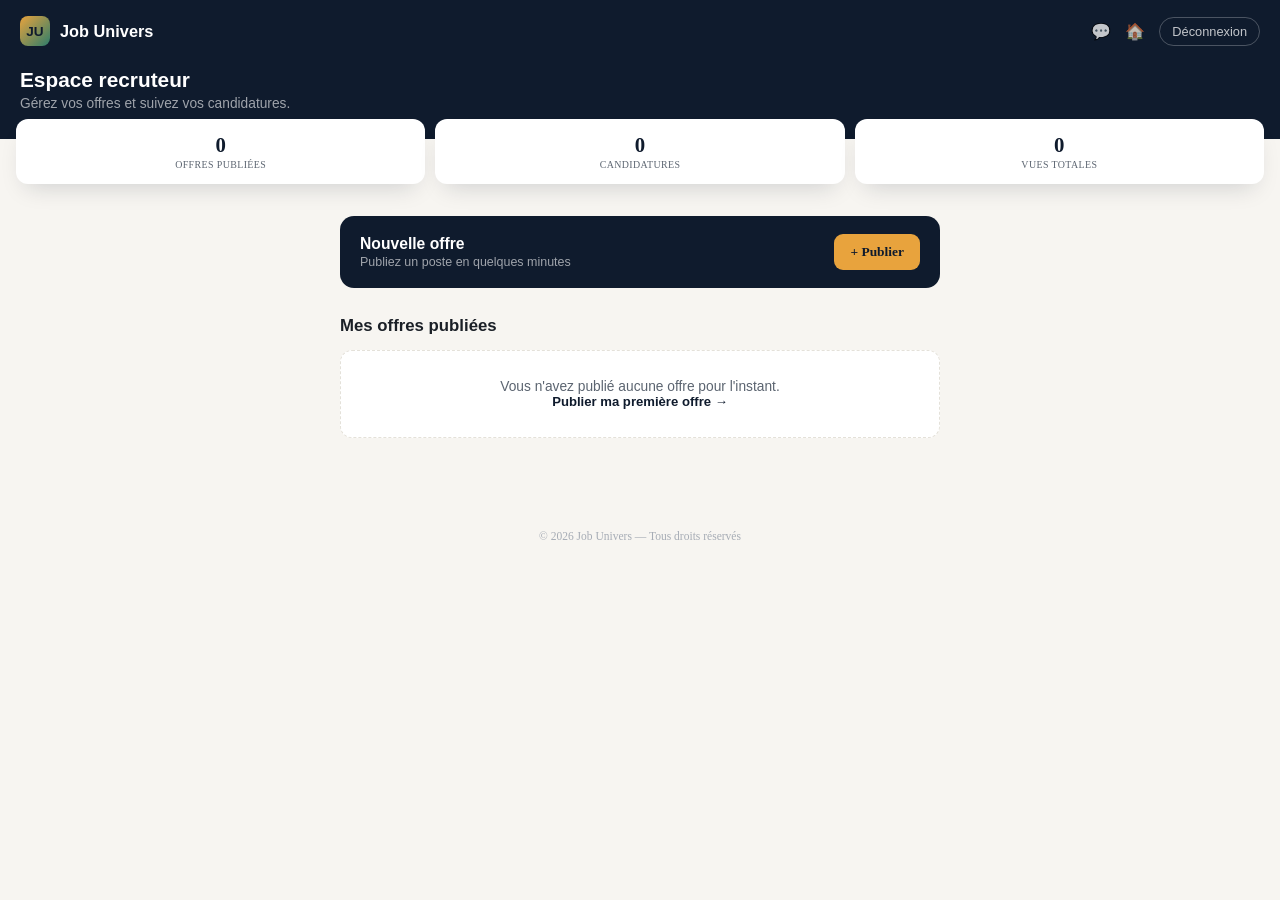
==== dashboard-recruteur.html @ 63da3953 "Ajout de l'espace recruteur et redirection après connexion" ====
<!DOCTYPE html>
<html lang="fr">
<head>
<meta charset="UTF-8">
<meta name="viewport" content="width=device-width, initial-scale=1.0">
<title>Espace recruteur — Job Univers</title>
<style>
  :root{
    --navy:#0F1B2D;
    --navy-light:#16273E;
    --cream:#F7F5F1;
    --gold:#E8A33D;
    --teal:#2E7D6B;
    --ink:#1A1F26;
    --ink-soft:#5B6470;
    --line:#E4E1D9;
    --white:#FFFFFF;
    --radius:14px;
  }
  *{box-sizing:border-box; margin:0; padding:0;}
  body{
    font-family:'Inter', sans-serif;
    background:var(--cream);
    color:var(--ink);
    -webkit-font-smoothing:antialiased;
  }
  h1,h2,h3,.brand{font-family:'Sora', sans-serif;}
  .mono{font-family:'IBM Plex Mono', monospace;}
  a{color:inherit; text-decoration:none;}

  .topbar{
    background:var(--navy); color:var(--white);
    padding:16px 20px; display:flex; align-items:center; justify-content:space-between;
  }
  .brand{display:flex; align-items:center; gap:10px; font-size:1.02rem; font-weight:700;}
  .brand-mark{
    width:30px; height:30px; border-radius:8px;
    background:linear-gradient(135deg, var(--gold), var(--teal));
    display:flex; align-items:center; justify-content:center;
    font-family:'Sora', sans-serif; font-weight:800; color:var(--navy); font-size:0.85rem;
  }
  .topbar-actions{display:flex; align-items:center; gap:14px;}
  .icon-btn{background:none; border:none; color:rgba(255,255,255,0.75); font-size:1rem;}
  .logout-link{font-size:0.8rem; color:rgba(255,255,255,0.75); border:1px solid rgba(255,255,255,0.25); padding:6px 12px; border-radius:100px;}

  .welcome{background:var(--navy); color:var(--white); padding:6px 20px 28px;}
  .welcome-name{font-size:1.3rem; font-weight:800; margin-bottom:4px;}
  .welcome-sub{font-size:0.86rem; color:rgba(255,255,255,0.6);}

  .stat-row{display:flex; gap:10px; margin:-20px 16px 0; position:relative; z-index:2;}
  .stat-card{
    flex:1; background:var(--white); border-radius:12px; padding:14px 12px;
    box-shadow:0 12px 24px -10px rgba(15,27,45,0.18); text-align:center;
  }
  .stat-card .num{font-family:'Sora'; font-size:1.3rem; font-weight:800; color:var(--navy);}
  .stat-card .lbl{font-family:'IBM Plex Mono'; font-size:0.62rem; color:var(--ink-soft); text-transform:uppercase; letter-spacing:0.04em; margin-top:2px;}

  main{max-width:640px; margin:0 auto; padding:32px 20px 40px;}

  .publish-cta{
    display:flex; align-items:center; justify-content:space-between; gap:12px;
    background:var(--navy); color:var(--white); border-radius:var(--radius);
    padding:18px 20px; margin-bottom:28px;
  }
  .publish-cta div h3{font-size:0.98rem; margin-bottom:2px;}
  .publish-cta div p{font-size:0.78rem; color:rgba(255,255,255,0.6);}
  .btn-publish{
    background:var(--gold); color:var(--navy); border:none; border-radius:9px;
    padding:10px 16px; font-family:'Sora'; font-weight:700; font-size:0.84rem;
    white-space:nowrap; flex-shrink:0;
  }

  .section{margin-bottom:28px;}
  .section-head{display:flex; align-items:center; justify-content:space-between; margin-bottom:14px;}
  .section-head h2{font-size:1.05rem; font-weight:700;}

  .job-row{
    background:var(--white); border:1px solid var(--line); border-radius:12px;
    padding:16px; margin-bottom:12px;
  }
  .job-row-top{display:flex; justify-content:space-between; align-items:flex-start; gap:10px; margin-bottom:6px;}
  .job-row-title{font-weight:700; font-size:0.95rem;}
  .job-row-tag{
    font-family:'IBM Plex Mono'; font-size:0.64rem; text-transform:uppercase;
    padding:3px 9px; border-radius:100px; background:#E3F0EE; color:var(--teal); font-weight:600;
  }
  .job-row-meta{font-size:0.8rem; color:var(--ink-soft); margin-bottom:10px;}
  .job-row-bottom{display:flex; align-items:center; justify-content:space-between;}
  .job-row-date{font-family:'IBM Plex Mono'; font-size:0.68rem; color:#A6ACB5;}
  .link-view{font-size:0.82rem; font-weight:600; color:var(--navy);}

  .empty-state{
    text-align:center; padding:28px 16px; color:var(--ink-soft); font-size:0.86rem;
    background:var(--white); border:1px dashed var(--line); border-radius:12px;
  }

  footer{text-align:center; padding:24px 20px; font-family:'IBM Plex Mono'; font-size:0.72rem; color:#A6ACB5;}
</style>
</head>
<body>

<div class="topbar">
  <div class="brand"><span class="brand-mark">JU</span>Job Univers</div>
  <div class="topbar-actions">
    <a href="messages.html" class="icon-btn" title="Messages">💬</a>
    <a href="index.html" class="icon-btn" title="Accueil">🏠</a>
    <a href="login.html" class="logout-link">Déconnexion</a>
  </div>
</div>

<div class="welcome">
  <div class="welcome-name" id="company-name">Espace recruteur</div>
  <div class="welcome-sub">Gérez vos offres et suivez vos candidatures.</div>
</div>

<div class="stat-row">
  <div class="stat-card">
    <div class="num" id="stat-published">0</div>
    <div class="lbl">Offres publiées</div>
  </div>
  <div class="stat-card">
    <div class="num">0</div>
    <div class="lbl">Candidatures</div>
  </div>
  <div class="stat-card">
    <div class="num">0</div>
    <div class="lbl">Vues totales</div>
  </div>
</div>

<main>

  <div class="publish-cta">
    <div>
      <h3>Nouvelle offre</h3>
      <p>Publiez un poste en quelques minutes</p>
    </div>
    <a href="publish-job.html" class="btn-publish">+ Publier</a>
  </div>

  <div class="section">
    <div class="section-head">
      <h2>Mes offres publiées</h2>
    </div>
    <div id="job-rows">
      <!-- rempli par JS -->
    </div>
    <div class="empty-state" id="job-empty" hidden>
      Vous n'avez publié aucune offre pour l'instant.<br>
      <a href="publish-job.html" class="link-view">Publier ma première offre →</a>
    </div>
  </div>

</main>

<footer>© 2026 Job Univers — Tous droits réservés</footer>

<script>
  const JOBS_API = "http://localhost:3002";

  const savedRecruiter = JSON.parse(localStorage.getItem('ju_recruiter') || 'null');
  if (savedRecruiter) {
    document.getElementById('company-name').textContent = savedRecruiter.company || "Espace recruteur";
  }

  const recruiterEmail = (savedRecruiter && savedRecruiter.email) || '';

  function loadJobs() {
    if (!recruiterEmail) {
      document.getElementById('job-empty').hidden = false;
      return;
    }

    fetch(`${JOBS_API}/jobs/mine?email=${encodeURIComponent(recruiterEmail)}`)
      .then(r => r.json())
      .then(data => {
        const jobs = data.jobs || [];
        document.getElementById('stat-published').textContent = jobs.length;

        if (jobs.length === 0) {
          document.getElementById('job-empty').hidden = false;
          return;
        }

        const container = document.getElementById('job-rows');
        jobs.forEach(job => {
          const dateStr = new Date(job.createdAt).toLocaleDateString('fr-FR');
          const params = new URLSearchParams({
            title: job.title, company: job.company, location: job.location,
            contract: job.contract, tag: job.tag, salary: job.salary,
            description: job.description, date: dateStr
          });

          const row = document.createElement('div');
          row.className = 'job-row';
          row.innerHTML = `
            <div class="job-row-top">
              <span class="job-row-title">${job.title}</span>
              <span class="job-row-tag">${job.tag}</span>
            </div>
            <div class="job-row-meta">${job.company} · ${job.location} · ${job.contract}</div>
            <div class="job-row-bottom">
              <span class="job-row-date">Publié le ${dateStr}</span>
              <a href="job-detail.html?${params.toString()}" class="link-view">Voir l'offre →</a>
            </div>
          `;
          container.appendChild(row);
        });
      })
      .catch(() => {
        document.getElementById('job-empty').hidden = false;
        document.getElementById('job-empty').innerHTML =
          "⚠️ Impossible de contacter le serveur des offres. Vérifiez qu'il est bien lancé.";
      });
  }

  loadJobs();
</script>

</body>
</html>
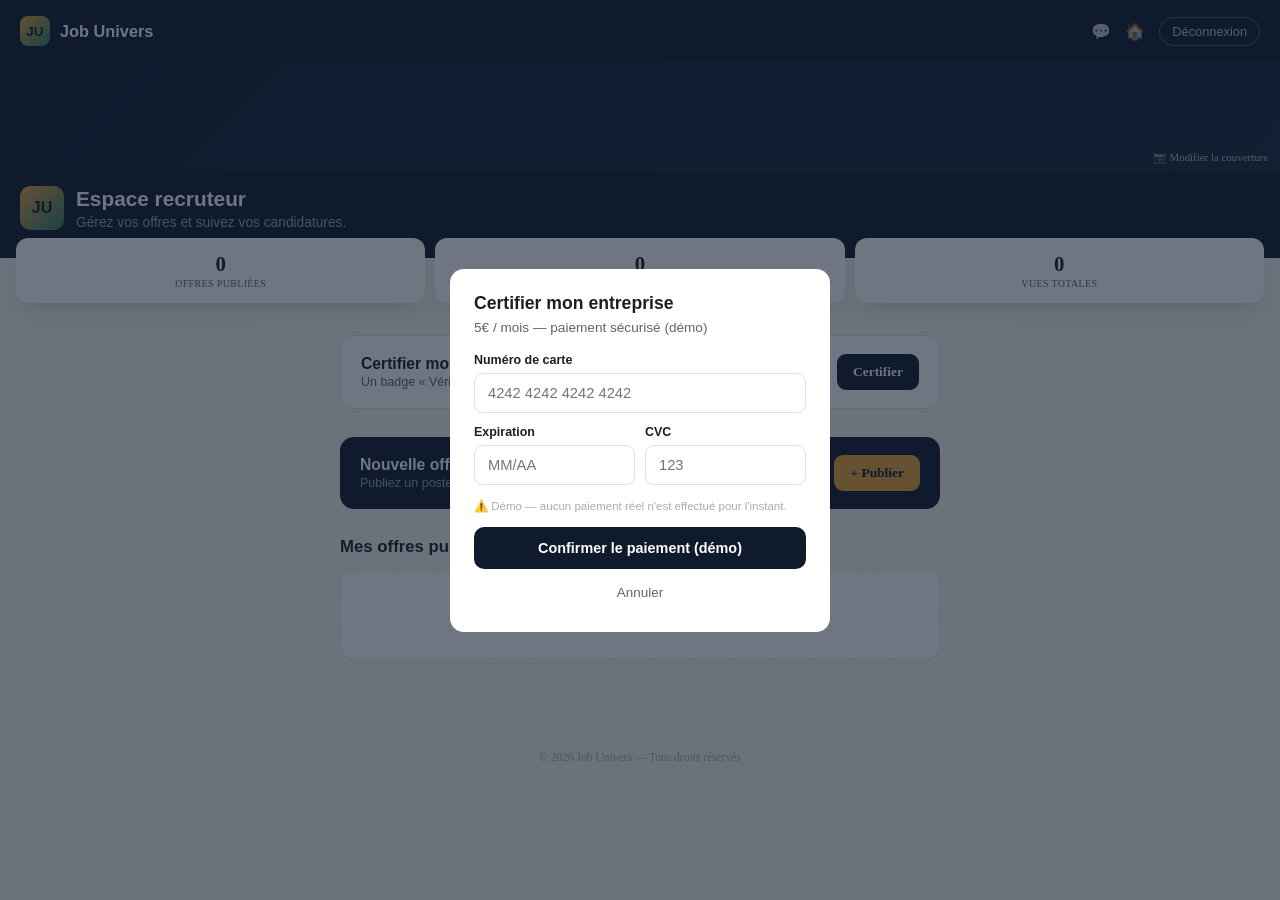
==== commit 7758e40b: "Ajout photos de profil, couverture et badge entreprise vérifiée" ====
--- a/dashboard-recruteur.html
+++ b/dashboard-recruteur.html
@@ -108,9 +108,53 @@
   </div>
 </div>
 
-<div class="welcome">
-  <div class="welcome-name" id="company-name">Espace recruteur</div>
-  <div class="welcome-sub">Gérez vos offres et suivez vos candidatures.</div>
+<div id="cover-banner" onclick="document.getElementById('cover-input').click()"
+  style="height:110px; background:linear-gradient(135deg, var(--navy), var(--navy-light)); cursor:pointer;
+  background-size:cover; background-position:center; position:relative;">
+  <span style="position:absolute; bottom:8px; right:12px; font-size:0.68rem; color:rgba(255,255,255,0.7); font-family:'IBM Plex Mono';">📷 Modifier la couverture</span>
+</div>
+<input type="file" id="cover-input" accept="image/*" hidden>
+
+<div class="welcome" style="padding-top:14px;">
+  <div style="display:flex; align-items:center; gap:12px;">
+    <div id="company-avatar" onclick="document.getElementById('photo-input').click()"
+      style="width:44px;height:44px;border-radius:10px;background:linear-gradient(135deg,#E8A33D,#2E7D6B);
+      display:flex;align-items:center;justify-content:center;font-family:'Sora',sans-serif;font-weight:800;
+      color:#0F1B2D;font-size:1rem;cursor:pointer;background-size:cover;background-position:center;flex-shrink:0;">JU</div>
+    <input type="file" id="photo-input" accept="image/*" hidden>
+    <div>
+      <div class="welcome-name" id="company-name">Espace recruteur <span id="verified-badge-icon" hidden style="font-size:0.85rem; background:var(--gold); color:var(--navy); padding:2px 8px; border-radius:100px; margin-left:6px; vertical-align:middle;">✔ Vérifié</span></div>
+      <div class="welcome-sub">Gérez vos offres et suivez vos candidatures.</div>
+    </div>
+  </div>
+</div>
+
+<!-- ---------- MODALE DE PAIEMENT (démo) ---------- -->
+<div id="payment-modal" hidden style="position:fixed; inset:0; background:rgba(15,27,45,0.6); display:flex; align-items:center; justify-content:center; z-index:999; padding:20px;">
+  <div style="background:var(--white); border-radius:14px; padding:24px; max-width:380px; width:100%;">
+    <h2 style="font-size:1.1rem; margin-bottom:6px; font-family:'Sora',sans-serif;">Certifier mon entreprise</h2>
+    <p style="font-size:0.85rem; color:var(--ink-soft); margin-bottom:18px;">5€ / mois — paiement sécurisé (démo)</p>
+
+    <div style="margin-bottom:12px;">
+      <label style="display:block; font-size:0.78rem; font-weight:600; margin-bottom:6px;">Numéro de carte</label>
+      <input type="text" placeholder="4242 4242 4242 4242" maxlength="19" style="width:100%; border:1.5px solid var(--line); border-radius:9px; padding:11px 13px; font-size:0.92rem;">
+    </div>
+    <div style="display:grid; grid-template-columns:1fr 1fr; gap:10px; margin-bottom:14px;">
+      <div>
+        <label style="display:block; font-size:0.78rem; font-weight:600; margin-bottom:6px;">Expiration</label>
+        <input type="text" placeholder="MM/AA" maxlength="5" style="width:100%; border:1.5px solid var(--line); border-radius:9px; padding:11px 13px; font-size:0.92rem;">
+      </div>
+      <div>
+        <label style="display:block; font-size:0.78rem; font-weight:600; margin-bottom:6px;">CVC</label>
+        <input type="text" placeholder="123" maxlength="3" style="width:100%; border:1.5px solid var(--line); border-radius:9px; padding:11px 13px; font-size:0.92rem;">
+      </div>
+    </div>
+
+    <p style="font-size:0.72rem; color:#A6ACB5; margin-bottom:14px;">⚠️ Démo — aucun paiement réel n'est effectué pour l'instant.</p>
+
+    <button type="button" id="confirm-payment-btn" style="width:100%; background:var(--navy); color:var(--white); border:none; border-radius:10px; padding:13px; font-family:'Sora',sans-serif; font-weight:700; font-size:0.9rem; cursor:pointer; margin-bottom:8px;">Confirmer le paiement (démo)</button>
+    <button type="button" id="cancel-payment-btn" style="width:100%; background:none; border:none; color:var(--ink-soft); font-size:0.84rem; cursor:pointer; padding:8px;">Annuler</button>
+  </div>
 </div>
 
 <div class="stat-row">
@@ -130,6 +174,14 @@
 
 <main>
 
+  <div class="publish-cta" id="verify-cta" style="background:var(--white); border:1px solid var(--line); color:var(--ink);">
+    <div>
+      <h3 style="color:var(--ink);">Certifier mon entreprise</h3>
+      <p style="color:var(--ink-soft);">Un badge « Vérifié » rassure les candidats — 5€/mois</p>
+    </div>
+    <button type="button" class="btn-publish" id="open-payment-btn" style="background:var(--navy); color:var(--white);">Certifier</button>
+  </div>
+
   <div class="publish-cta">
     <div>
       <h3>Nouvelle offre</h3>
@@ -160,8 +212,66 @@
 
   const savedRecruiter = JSON.parse(localStorage.getItem('ju_recruiter') || 'null');
   if (savedRecruiter) {
-    document.getElementById('company-name').textContent = savedRecruiter.company || "Espace recruteur";
-  }
+    document.getElementById('company-name').childNodes[0].textContent = savedRecruiter.company || "Espace recruteur";
+    if (savedRecruiter.logo) {
+      const avatar = document.getElementById('company-avatar');
+      avatar.style.backgroundImage = `url(${savedRecruiter.logo})`;
+      avatar.textContent = '';
+    }
+    if (savedRecruiter.verified) {
+      document.getElementById('verified-badge-icon').hidden = false;
+      document.getElementById('verify-cta').hidden = true;
+    }
+  }
+
+  document.getElementById('open-payment-btn').addEventListener('click', () => {
+    document.getElementById('payment-modal').hidden = false;
+  });
+  document.getElementById('cancel-payment-btn').addEventListener('click', () => {
+    document.getElementById('payment-modal').hidden = true;
+  });
+  document.getElementById('confirm-payment-btn').addEventListener('click', () => {
+    document.getElementById('payment-modal').hidden = true;
+    const current = JSON.parse(localStorage.getItem('ju_recruiter') || '{}');
+    current.verified = true;
+    localStorage.setItem('ju_recruiter', JSON.stringify(current));
+    document.getElementById('verified-badge-icon').hidden = false;
+    document.getElementById('verify-cta').hidden = true;
+  });
+
+  document.getElementById('photo-input').addEventListener('change', function () {
+    const file = this.files[0];
+    if (!file) return;
+    openCropModal(file, 'circle', 300, 300, (croppedDataUrl) => {
+      const avatar = document.getElementById('company-avatar');
+      avatar.style.backgroundImage = `url(${croppedDataUrl})`;
+      avatar.textContent = '';
+      const current = JSON.parse(localStorage.getItem('ju_recruiter') || '{}');
+      current.logo = croppedDataUrl;
+      localStorage.setItem('ju_recruiter', JSON.stringify(current));
+    });
+    this.value = '';
+  });
+
+  /* ---------- Photo de couverture ---------- */
+  const coverEl = document.getElementById('cover-banner');
+  const coverInput = document.getElementById('cover-input');
+
+  if (savedRecruiter && savedRecruiter.cover) {
+    coverEl.style.backgroundImage = `url(${savedRecruiter.cover})`;
+  }
+
+  coverInput.addEventListener('change', () => {
+    const file = coverInput.files[0];
+    if (!file) return;
+    openCropModal(file, 'rect', 1200, 400, (croppedDataUrl) => {
+      coverEl.style.backgroundImage = `url(${croppedDataUrl})`;
+      const current = JSON.parse(localStorage.getItem('ju_recruiter') || '{}');
+      current.cover = croppedDataUrl;
+      localStorage.setItem('ju_recruiter', JSON.stringify(current));
+    });
+    coverInput.value = '';
+  });
 
   const recruiterEmail = (savedRecruiter && savedRecruiter.email) || '';
 
@@ -217,6 +327,8 @@
   loadJobs();
 </script>
 
+<script src="photo-editor.js"></script>
+
 </body>
 </html>
 
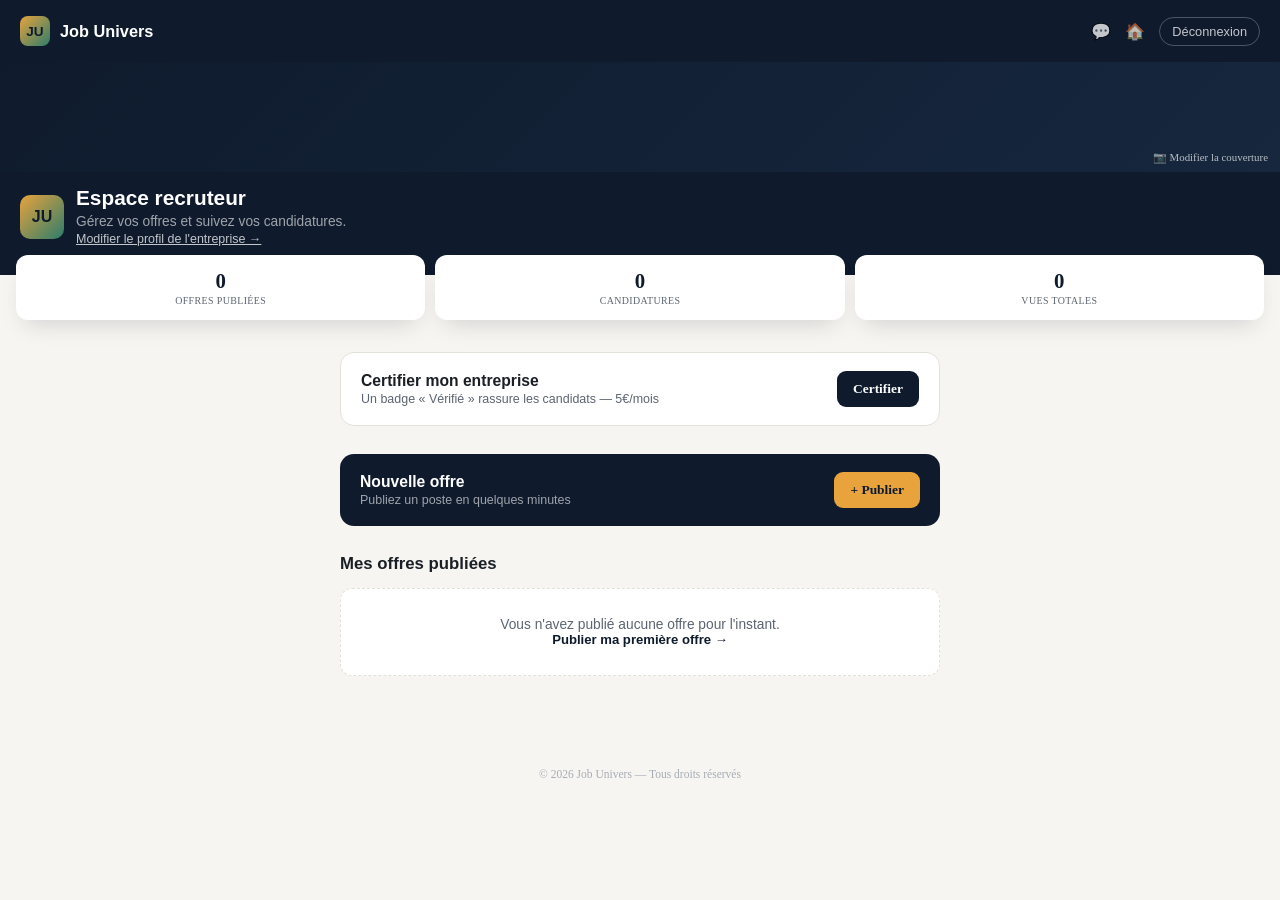
==== commit e6ccf234: "Ajout profil entreprise recruteur + correction bug fenêtre paiement" ====
--- a/dashboard-recruteur.html
+++ b/dashboard-recruteur.html
@@ -95,6 +95,7 @@
   }
 
   footer{text-align:center; padding:24px 20px; font-family:'IBM Plex Mono'; font-size:0.72rem; color:#A6ACB5;}
+  [hidden]{display:none !important;}
 </style>
 </head>
 <body>
@@ -125,6 +126,7 @@
     <div>
       <div class="welcome-name" id="company-name">Espace recruteur <span id="verified-badge-icon" hidden style="font-size:0.85rem; background:var(--gold); color:var(--navy); padding:2px 8px; border-radius:100px; margin-left:6px; vertical-align:middle;">✔ Vérifié</span></div>
       <div class="welcome-sub">Gérez vos offres et suivez vos candidatures.</div>
+      <a href="edit-profile-recruteur.html" style="font-size:0.78rem; color:rgba(255,255,255,0.75); text-decoration:underline;">Modifier le profil de l'entreprise →</a>
     </div>
   </div>
 </div>
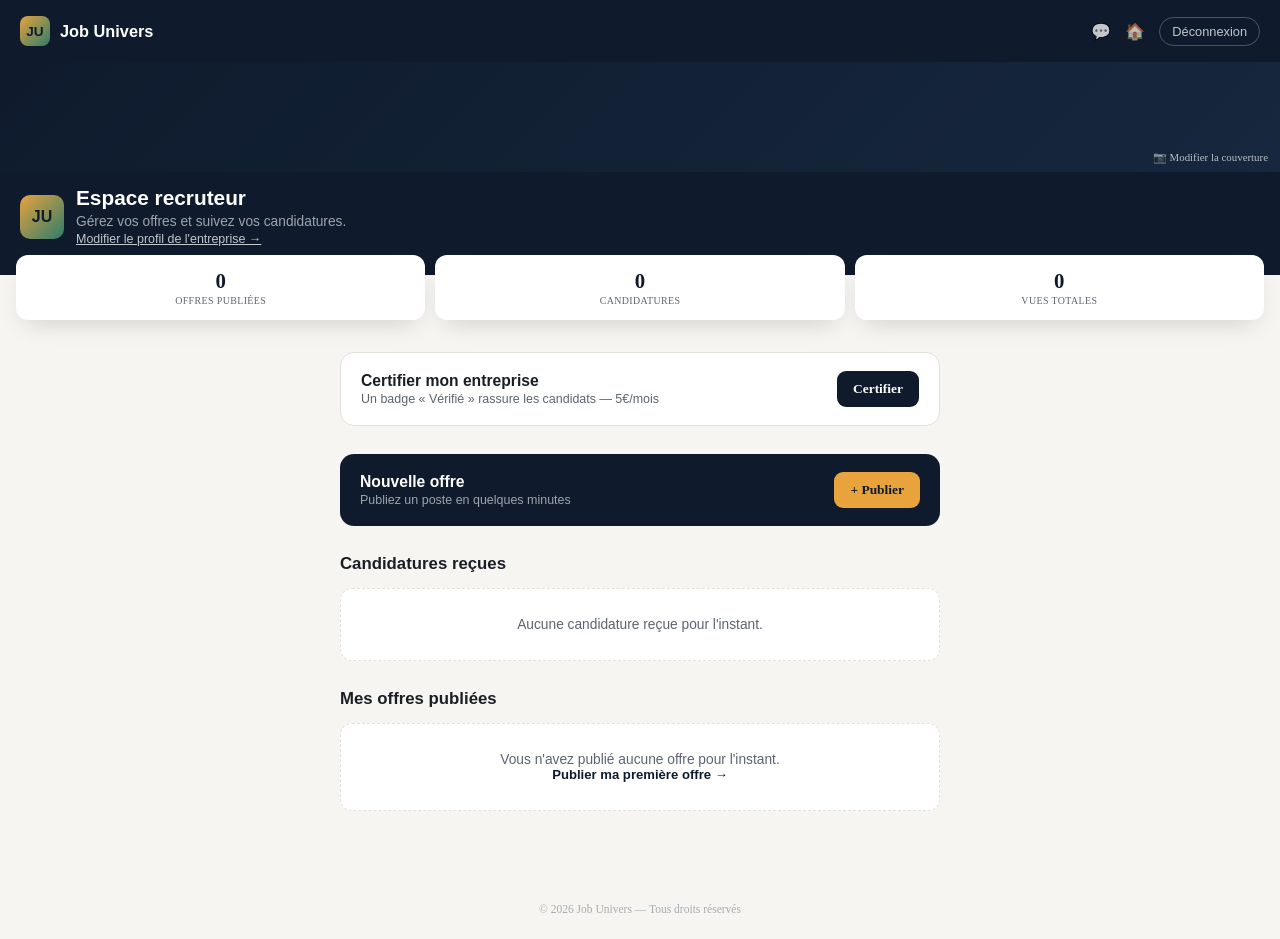
==== commit 4a638b0f: "Système de candidatures + correction bug fenêtre paiement" ====
--- a/dashboard-recruteur.html
+++ b/dashboard-recruteur.html
@@ -94,6 +94,29 @@
     background:var(--white); border:1px dashed var(--line); border-radius:12px;
   }
 
+  .app-row{background:var(--white); border:1px solid var(--line); border-radius:12px; padding:16px; margin-bottom:12px;}
+  .app-row-top{display:flex; justify-content:space-between; align-items:flex-start; gap:10px; margin-bottom:4px;}
+  .app-candidate{font-weight:700; font-size:0.95rem;}
+  .app-for{font-size:0.8rem; color:var(--ink-soft); margin-bottom:10px;}
+  .app-status{
+    font-family:'IBM Plex Mono'; font-size:0.64rem; text-transform:uppercase; padding:4px 10px;
+    border-radius:100px; font-weight:600; white-space:nowrap;
+  }
+  .app-status.pending{background:#FFF4E0; color:#B57612;}
+  .app-status.interview{background:#E3F0EE; color:var(--teal);}
+  .app-status.rejected{background:#FBEAE7; color:#C4432E;}
+  .app-status.accepted{background:#E4F3E9; color:#22823F;}
+  .app-actions{display:flex; gap:6px; flex-wrap:wrap; margin-top:10px;}
+  .app-btn{
+    flex:1; min-width:80px; font-family:'Sora'; font-size:0.74rem; font-weight:600;
+    padding:8px; border-radius:7px; border:1px solid var(--line); background:var(--white);
+    color:var(--ink); cursor:pointer;
+  }
+  .app-btn.accept{background:#E4F3E9; border-color:#B8DFC4; color:#22823F;}
+  .app-btn.reject{background:#FBEAE7; border-color:#F0C4BC; color:#C4432E;}
+  .app-btn.interview{background:#E3F0EE; border-color:#B8DCD6; color:var(--teal);}
+  .app-cv-link{font-size:0.78rem; font-weight:600; color:var(--navy); display:inline-block; margin-top:8px;}
+
   footer{text-align:center; padding:24px 20px; font-family:'IBM Plex Mono'; font-size:0.72rem; color:#A6ACB5;}
   [hidden]{display:none !important;}
 </style>
@@ -165,7 +188,7 @@
     <div class="lbl">Offres publiées</div>
   </div>
   <div class="stat-card">
-    <div class="num">0</div>
+    <div class="num" id="stat-applications">0</div>
     <div class="lbl">Candidatures</div>
   </div>
   <div class="stat-card">
@@ -190,6 +213,16 @@
       <p>Publiez un poste en quelques minutes</p>
     </div>
     <a href="publish-job.html" class="btn-publish">+ Publier</a>
+  </div>
+
+  <div class="section">
+    <div class="section-head">
+      <h2>Candidatures reçues</h2>
+    </div>
+    <div id="app-rows"></div>
+    <div class="empty-state" id="app-empty" hidden>
+      Aucune candidature reçue pour l'instant.
+    </div>
   </div>
 
   <div class="section">
@@ -327,6 +360,73 @@
   }
 
   loadJobs();
+  loadApplications();
+
+  function loadApplications() {
+    if (!recruiterEmail) {
+      document.getElementById('app-empty').hidden = false;
+      return;
+    }
+
+    fetch(`${JOBS_API}/applications/recruiter?email=${encodeURIComponent(recruiterEmail)}`)
+      .then(r => r.json())
+      .then(data => {
+        const apps = data.applications || [];
+        document.getElementById('stat-applications') && (document.getElementById('stat-applications').textContent = apps.length);
+
+        if (apps.length === 0) {
+          document.getElementById('app-empty').hidden = false;
+          return;
+        }
+
+        const statusLabels = { pending: 'En attente', interview: 'Entretien', accepted: 'Acceptée', rejected: 'Refusée' };
+        const container = document.getElementById('app-rows');
+
+        apps.forEach(app => {
+          const dateStr = new Date(app.createdAt).toLocaleDateString('fr-FR');
+          const row = document.createElement('div');
+          row.className = 'app-row';
+          row.innerHTML = `
+            <div class="app-row-top">
+              <span class="app-candidate">${app.candidateName || app.candidateEmail}</span>
+              <span class="app-status ${app.status}" id="status-${app.id}">${statusLabels[app.status]}</span>
+            </div>
+            <div class="app-for">Pour : ${app.jobTitle} · ${dateStr}</div>
+            <div style="font-size:0.8rem; color:var(--ink-soft);">
+              📧 ${app.candidateEmail}${app.candidatePhone ? ' · 📞 ' + app.candidatePhone : ''}
+            </div>
+            ${app.cv ? `<a href="${app.cv.data}" download="${app.cv.name}" class="app-cv-link">📄 Télécharger le CV</a>` : '<div style="font-size:0.76rem; color:#A6ACB5; margin-top:8px;">Aucun CV joint</div>'}
+            <div class="app-actions">
+              <button type="button" class="app-btn accept" onclick="updateStatus('${app.id}','accepted')">✓ Accepter</button>
+              <button type="button" class="app-btn interview" onclick="updateStatus('${app.id}','interview')">📅 Entretien</button>
+              <button type="button" class="app-btn reject" onclick="updateStatus('${app.id}','rejected')">✕ Refuser</button>
+            </div>
+          `;
+          container.appendChild(row);
+        });
+      })
+      .catch(() => {
+        document.getElementById('app-empty').hidden = false;
+        document.getElementById('app-empty').innerHTML = "⚠️ Impossible de contacter le serveur des candidatures.";
+      });
+  }
+
+  window.updateStatus = function (id, status) {
+    fetch(`${JOBS_API}/applications/${id}`, {
+      method: 'PATCH',
+      headers: { 'Content-Type': 'application/json' },
+      body: JSON.stringify({ status })
+    })
+      .then(r => r.json())
+      .then(result => {
+        if (result.success) {
+          const labels = { pending: 'En attente', interview: 'Entretien', accepted: 'Acceptée', rejected: 'Refusée' };
+          const el = document.getElementById('status-' + id);
+          el.textContent = labels[status];
+          el.className = 'app-status ' + status;
+        }
+      });
+  };
 </script>
 
 <script src="photo-editor.js"></script>
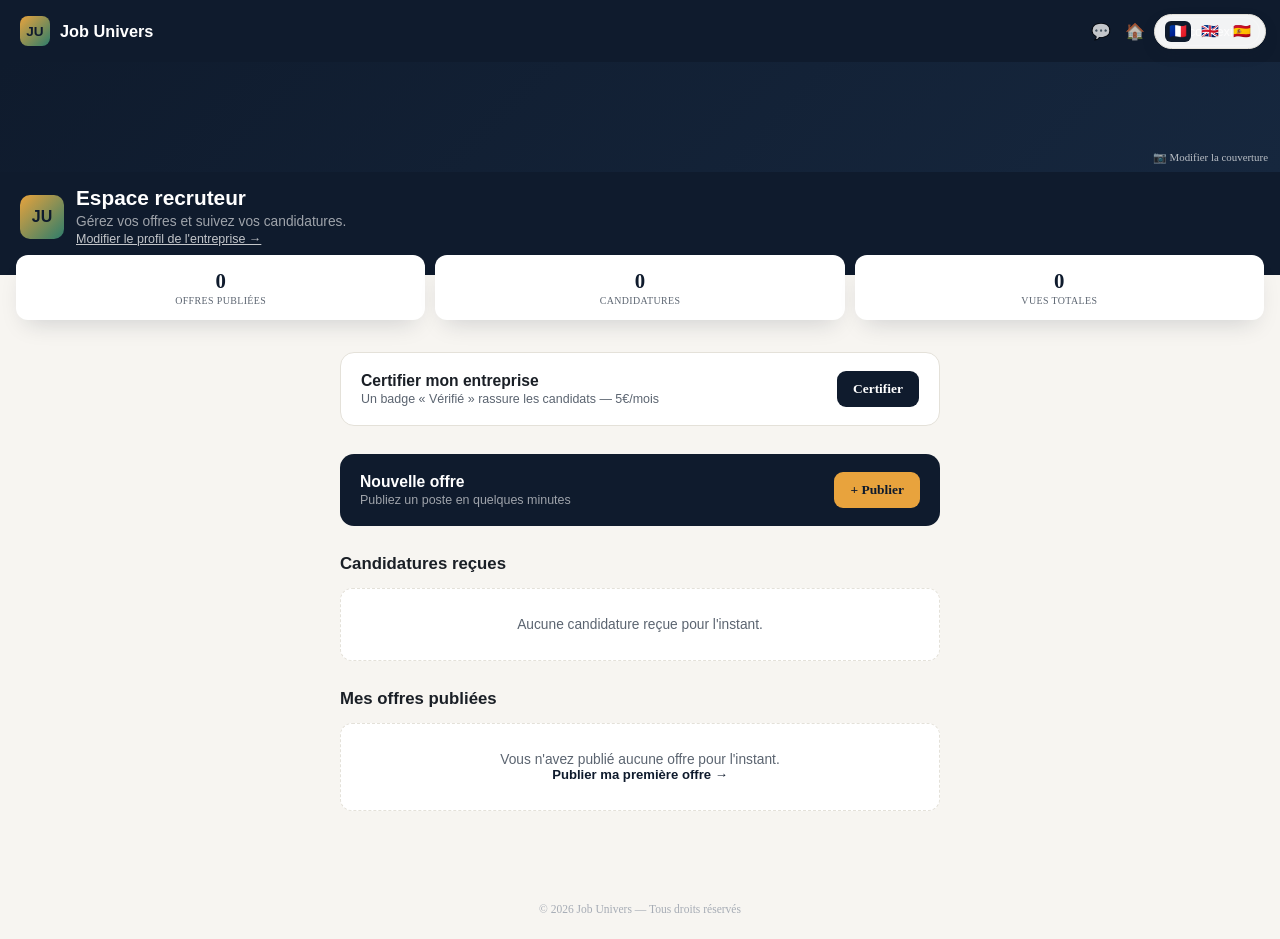
==== commit 78711885: "Ajout du système de traduction FR/EN/ES" ====
--- a/dashboard-recruteur.html
+++ b/dashboard-recruteur.html
@@ -431,6 +431,7 @@
 
 <script src="photo-editor.js"></script>
 
+<script src="i18n.js"></script>
 </body>
 </html>
 
